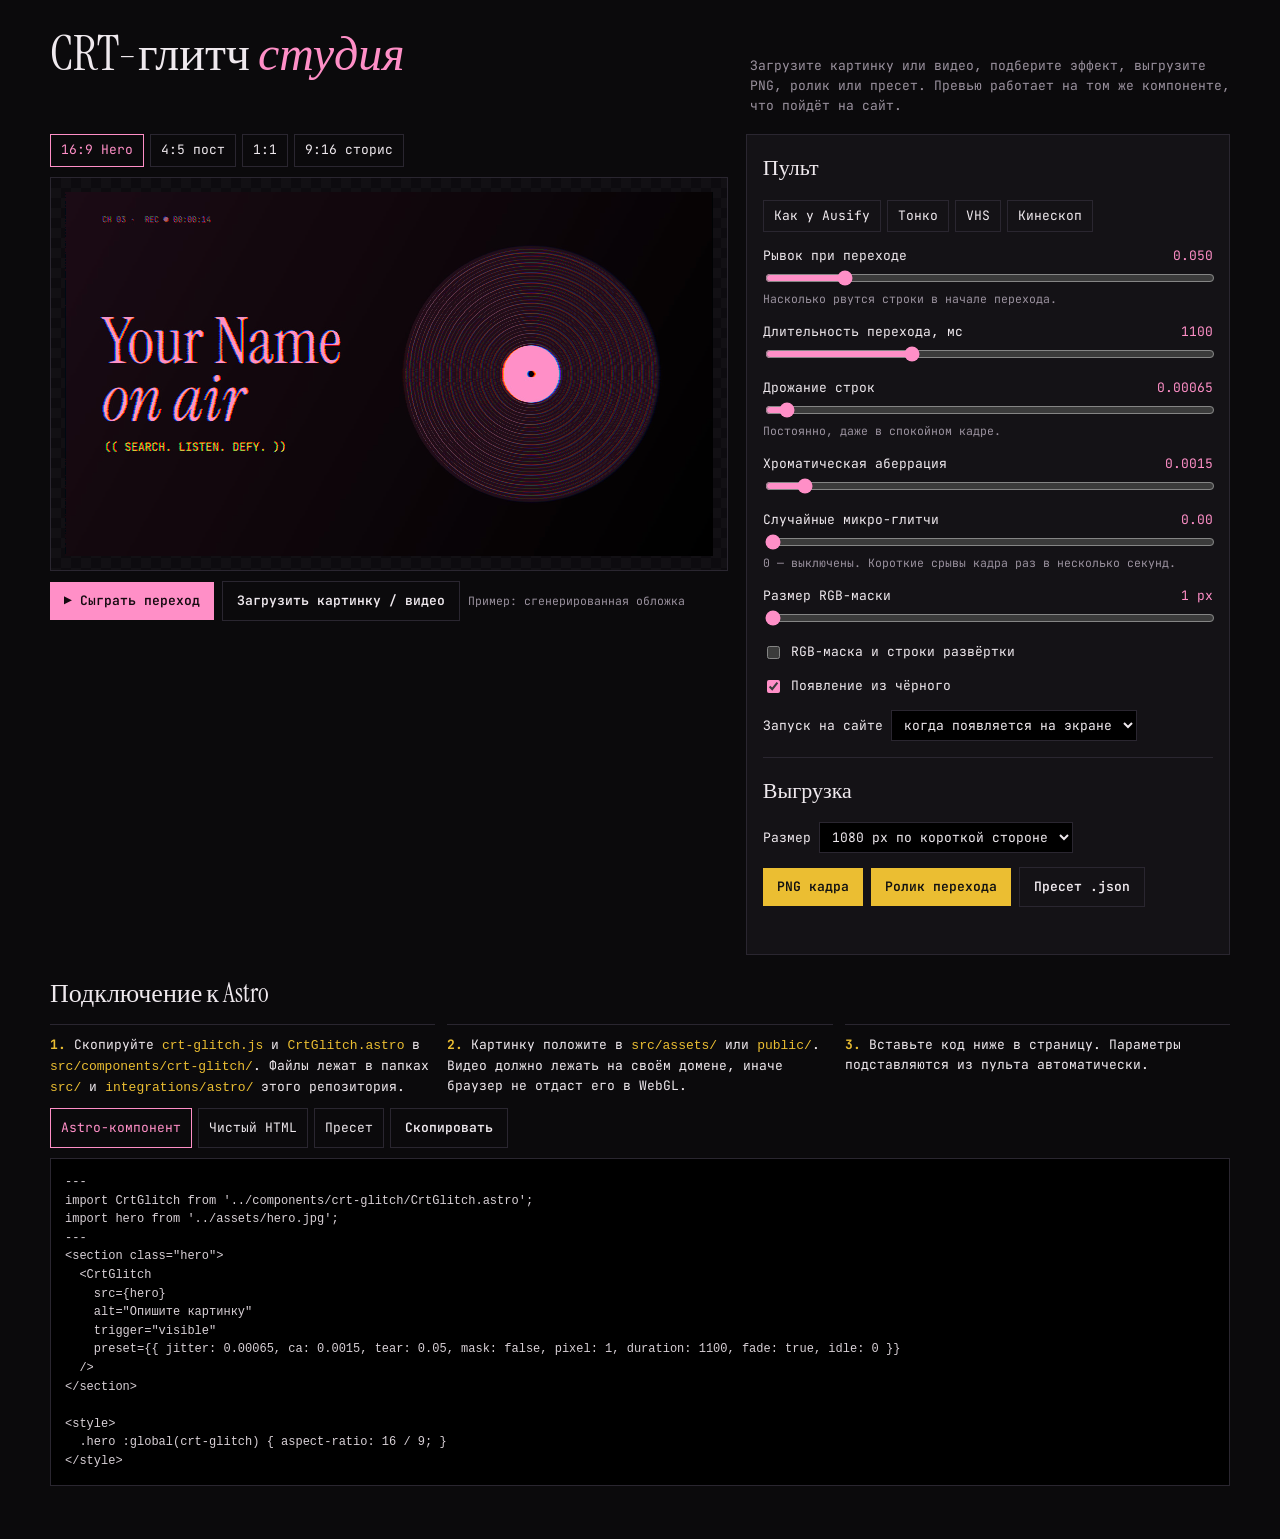
==== index.html @ 50cfe1c6 "Initial commit: CRT Glitch Studio WebGL CRT/glitch web component, studio page with PNG/video/preset " ====
<!doctype html>
<html lang="ru">
<head>
<meta charset="utf-8">
<meta name="viewport" content="width=device-width, initial-scale=1">
<title>CRT Glitch Studio</title>
<meta name="description" content="Студия CRT/глитч-эффекта на WebGL: подбор параметров, экспорт PNG, видео и пресетов, готовый компонент для сайта.">
<link rel="preconnect" href="https://fonts.googleapis.com">
<link rel="stylesheet" href="https://fonts.googleapis.com/css2?family=Instrument+Serif:ital@0;1&family=JetBrains+Mono:wght@400;600&display=swap">
<link rel="stylesheet" href="src/studio.css">
<script type="module" src="src/crt-glitch.js"></script>
<script type="module" src="src/studio.js"></script>
</head>
<body>
<div class="wrap">
  <header>
    <h1>CRT-глитч <em>студия</em></h1>
    <p class="sub">Загрузите картинку или видео, подберите эффект, выгрузите PNG, ролик или пресет. Превью работает на том же компоненте, что пойдёт на сайт.</p>
  </header>

  <div class="grid">
    <div class="left">
      <div class="bar" role="group" aria-label="Формат кадра">
        <button class="chip" data-ar="16/9" aria-pressed="true" type="button">16:9 Hero</button>
        <button class="chip" data-ar="4/5" aria-pressed="false" type="button">4:5 пост</button>
        <button class="chip" data-ar="1/1" aria-pressed="false" type="button">1:1</button>
        <button class="chip" data-ar="9/16" aria-pressed="false" type="button">9:16 сторис</button>
      </div>
      <div class="frame"><div id="stage"></div></div>
      <div class="row">
        <button class="btn" id="play" type="button">▶ Сыграть переход</button>
        <label class="btn ghost file" for="file">Загрузить картинку / видео<input type="file" id="file" accept="image/*,video/mp4,video/webm,video/quicktime"></label>
        <span class="hint" id="srcName">Пример: сгенерированная обложка</span>
      </div>
    </div>

    <div class="panel">
      <h2>Пульт</h2>
      <div class="bar" role="group" aria-label="Пресеты">
        <button class="chip" data-preset="ausify" type="button">Как у Ausify</button>
        <button class="chip" data-preset="subtle" type="button">Тонко</button>
        <button class="chip" data-preset="vhs" type="button">VHS</button>
        <button class="chip" data-preset="tube" type="button">Кинескоп</button>
      </div>
      <div class="ctrl"><label for="tear"><span>Рывок при переходе</span><span id="tearV"></span></label>
        <input id="tear" type="range" min="0" max="0.3" step="0.005"><small>Насколько рвутся строки в начале перехода.</small></div>
      <div class="ctrl"><label for="duration"><span>Длительность перехода, мс</span><span id="durationV"></span></label>
        <input id="duration" type="range" min="200" max="3000" step="50"></div>
      <div class="ctrl"><label for="jitter"><span>Дрожание строк</span><span id="jitterV"></span></label>
        <input id="jitter" type="range" min="0" max="0.02" step="0.00005"><small>Постоянно, даже в спокойном кадре.</small></div>
      <div class="ctrl"><label for="ca"><span>Хроматическая аберрация</span><span id="caV"></span></label>
        <input id="ca" type="range" min="0" max="0.02" step="0.0001"></div>
      <div class="ctrl"><label for="idle"><span>Случайные микро-глитчи</span><span id="idleV"></span></label>
        <input id="idle" type="range" min="0" max="1" step="0.05"><small>0 — выключены. Короткие срывы кадра раз в несколько секунд.</small></div>
      <div class="ctrl"><label for="pixel"><span>Размер RGB-маски</span><span id="pixelV"></span></label>
        <input id="pixel" type="range" min="1" max="8" step="1"></div>
      <label class="check"><input type="checkbox" id="mask"> RGB-маска и строки развёртки</label>
      <label class="check"><input type="checkbox" id="fade"> Появление из чёрного</label>
      <div class="row"><label for="trigger">Запуск на сайте</label>
        <select id="trigger">
          <option value="visible">когда появляется на экране</option>
          <option value="load">сразу при загрузке</option>
          <option value="hover">при наведении</option>
          <option value="none">только из кода</option>
        </select></div>

      <hr class="sep">
      <h2>Выгрузка</h2>
      <div class="row"><label for="res">Размер</label>
        <select id="res">
          <option value="1080">1080 px по короткой стороне</option>
          <option value="1440">1440 px</option>
          <option value="720">720 px</option>
          <option value="screen">как на экране</option>
        </select></div>
      <div class="row">
        <button class="btn y" id="png" type="button">PNG кадра</button>
        <button class="btn y" id="rec" type="button">Ролик перехода</button>
        <button class="btn ghost" id="json" type="button">Пресет .json</button>
      </div>
      <div class="status" id="status" role="status" aria-live="polite"></div>
    </div>
  </div>

  <section class="code">
    <h2>Подключение к Astro</h2>
    <div class="steps">
      <div class="step"><b>1.</b> Скопируйте <code>crt-glitch.js</code> и <code>CrtGlitch.astro</code> в <code>src/components/crt-glitch/</code>. Файлы лежат в папках <code>src/</code> и <code>integrations/astro/</code> этого репозитория.</div>
      <div class="step"><b>2.</b> Картинку положите в <code>src/assets/</code> или <code>public/</code>. Видео должно лежать на своём домене, иначе браузер не отдаст его в WebGL.</div>
      <div class="step"><b>3.</b> Вставьте код ниже в страницу. Параметры подставляются из пульта автоматически.</div>
    </div>
    <div class="tabs" role="group" aria-label="Вариант кода">
      <button class="chip" data-code="astro" aria-pressed="true" type="button">Astro-компонент</button>
      <button class="chip" data-code="html" aria-pressed="false" type="button">Чистый HTML</button>
      <button class="chip" data-code="json" aria-pressed="false" type="button">Пресет</button>
      <button class="btn ghost" id="copy" type="button">Скопировать</button>
    </div>
    <pre id="snippet"></pre>
  </section>
</div>
</body>
</html>
---- src/studio.css ----
/* Layout: слева экран-превью с выбором формата, справа пульт; ниже — код для Astro. На телефоне стопкой. */
:root{
  --bg:#0b0a0c; --panel:#141216; --line:#2a2630; --fg:#efe9ee; --muted:#9a919e;
  --pink:#ff8fc7; --yellow:#ebbe32; --ok:#8fe3a8;
  --display:"Instrument Serif", Georgia, serif;
  --mono:"JetBrains Mono", ui-monospace, Menlo, Consolas, monospace;
  color-scheme:dark;
}
*{box-sizing:border-box}
html,body{background:var(--bg);color:var(--fg)}
body{font-family:var(--mono);font-size:13px;line-height:1.55;padding-inline:16px;padding-block:22px 48px}
.wrap{max-width:1180px;margin:0 auto;display:flex;flex-direction:column;gap:18px}
header{display:flex;flex-wrap:wrap;align-items:baseline;justify-content:space-between;gap:8px 24px}
h1{font-family:var(--display);font-weight:400;font-size:clamp(32px,5vw,48px);line-height:1;margin:0}
h1 em{color:var(--pink)}
.sub{color:var(--muted);margin:0;max-width:60ch}
.grid{display:grid;grid-template-columns:minmax(0,1.4fr) minmax(0,1fr);gap:18px;align-items:start}
@media (max-width:860px){.grid{grid-template-columns:1fr}}
.left{display:flex;flex-direction:column;gap:10px;min-width:0}
.frame{background:repeating-conic-gradient(#121014 0 25%,#0d0b0f 0 50%) 0 0/20px 20px;border:1px solid var(--line);
  display:flex;align-items:center;justify-content:center;padding:14px;min-height:260px}
#stage{width:100%;max-width:100%;background:#000;overflow:hidden}
#stage crt-glitch{width:100%;height:100%}
#stage img,#stage video{display:block;width:100%;height:100%;object-fit:cover}
.bar{display:flex;flex-wrap:wrap;gap:6px;align-items:center}
.chip{background:transparent;color:var(--fg);border:1px solid var(--line);font:inherit;padding:5px 10px;cursor:pointer}
.chip[aria-pressed="true"]{border-color:var(--pink);color:var(--pink)}
.panel{background:var(--panel);border:1px solid var(--line);padding:16px;display:flex;flex-direction:column;gap:14px;min-width:0}
.panel h2{font-family:var(--display);font-weight:400;font-size:22px;margin:0}
.ctrl{display:flex;flex-direction:column;gap:2px}
.ctrl label{display:flex;justify-content:space-between;gap:8px}
.ctrl label span:last-child{color:var(--pink);font-variant-numeric:tabular-nums}
.ctrl small,.hint{color:var(--muted);font-size:11.5px}
input[type=range]{width:100%;accent-color:var(--pink)}
select{background:#000;color:var(--fg);border:1px solid var(--line);font:inherit;padding:5px 8px}
.row{display:flex;flex-wrap:wrap;gap:8px;align-items:center}
.btn{background:var(--pink);color:#140a10;border:0;font:inherit;font-weight:600;padding:9px 14px;cursor:pointer}
.btn.ghost{background:transparent;color:var(--fg);border:1px solid var(--line)}
.btn.y{background:var(--yellow);color:#111}
.btn:disabled{opacity:.45;cursor:not-allowed}
.btn:focus-visible,.chip:focus-visible,input:focus-visible,select:focus-visible,.file:focus-within{outline:2px solid var(--yellow);outline-offset:2px}
.check{display:flex;gap:8px;align-items:center;cursor:pointer}
.check input{accent-color:var(--pink)}
.file{position:relative}
.file input{position:absolute;opacity:0;width:1px;height:1px}
.sep{border:0;border-top:1px solid var(--line);margin:2px 0}
.status{min-height:1.4em;color:var(--ok);font-size:12px}
.status.err{color:#ff8f8f}
.code{display:flex;flex-direction:column;gap:10px}
.code h2{font-family:var(--display);font-weight:400;font-size:26px;margin:0}
.tabs{display:flex;flex-wrap:wrap;gap:6px}
pre{background:#000;border:1px solid var(--line);padding:14px;overflow-x:auto;margin:0;font-size:12px;line-height:1.55;color:#d8d0d6;white-space:pre}
.steps{display:grid;grid-template-columns:repeat(auto-fit,minmax(230px,1fr));gap:12px}
.step{border-top:1px solid var(--line);padding-top:10px;min-width:0}
.step b{color:var(--yellow)}
code{color:var(--yellow)}
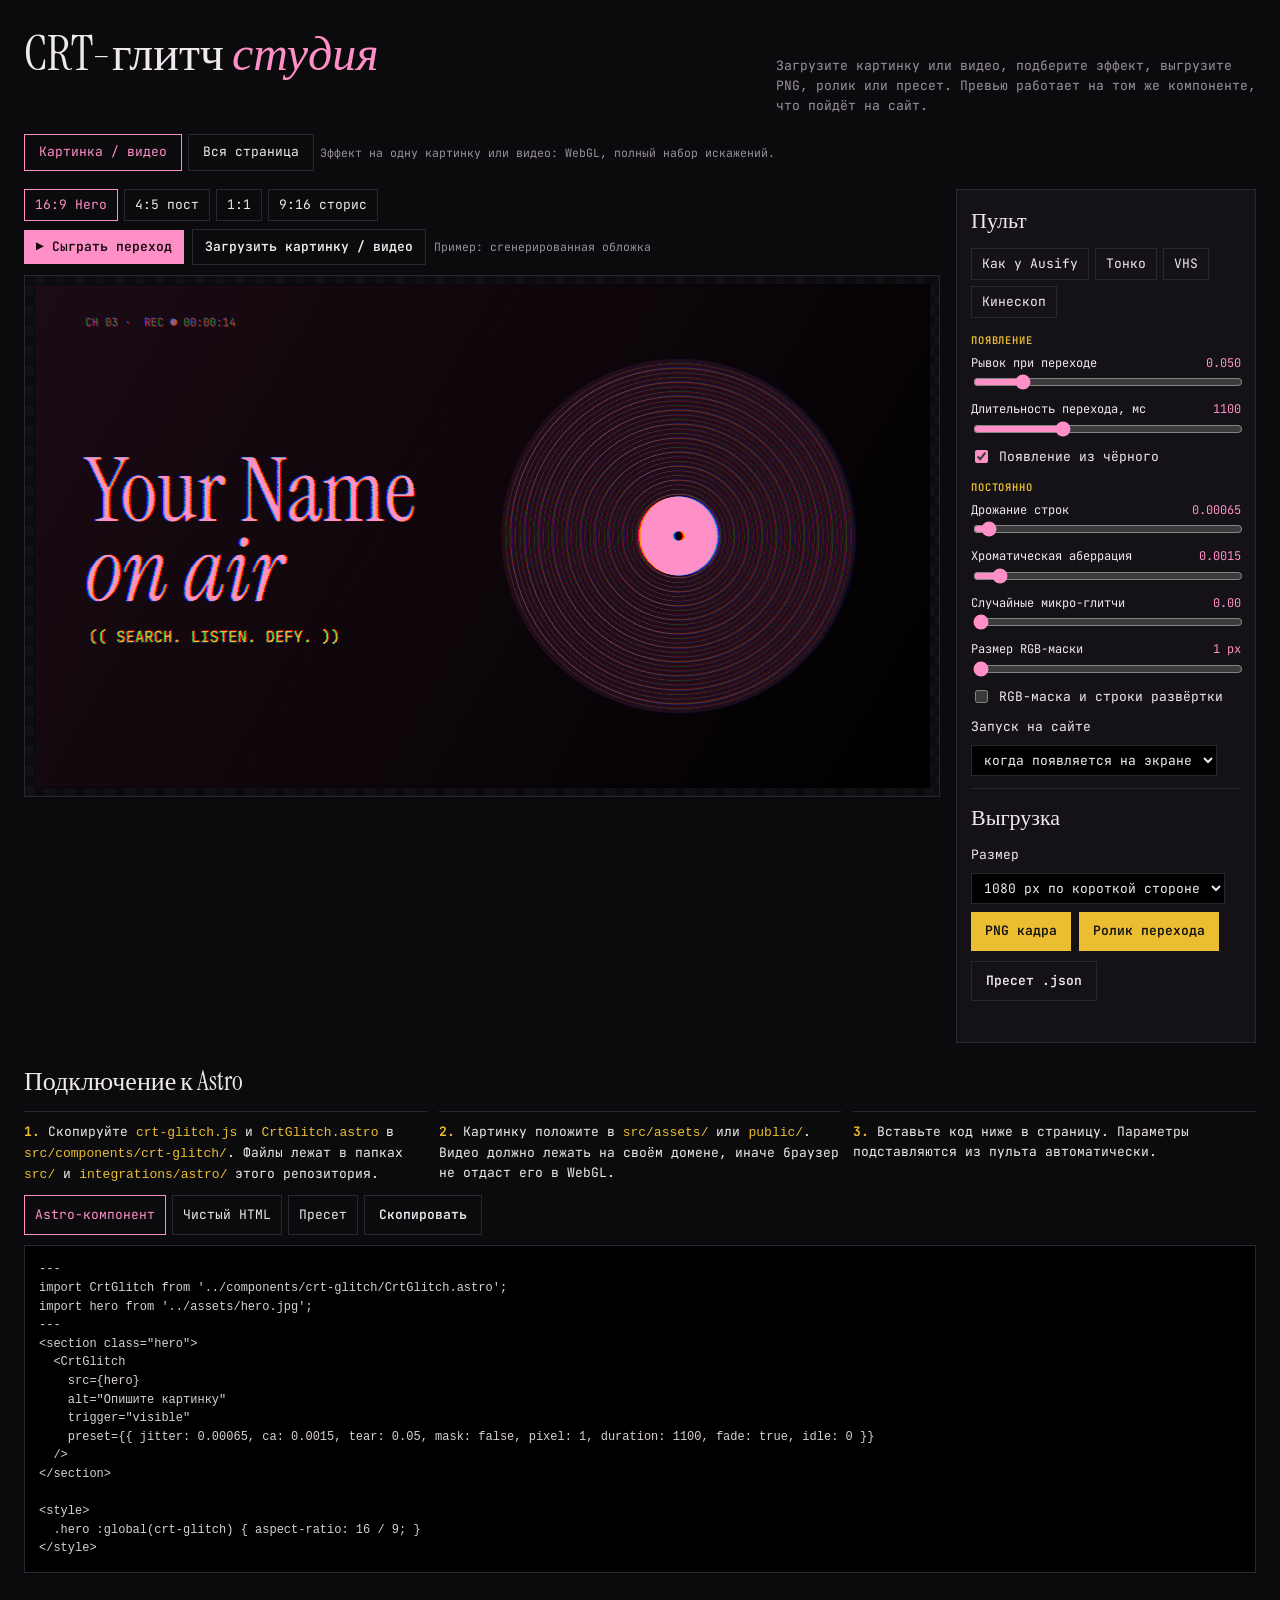
==== commit 997a03e2: "Add full-page CRT overlay mode and enlarge studio preview - New <crt-overlay> component: scanlines, " ====
--- a/index.html
+++ b/index.html
@@ -9,6 +9,7 @@
 <link rel="stylesheet" href="https://fonts.googleapis.com/css2?family=Instrument+Serif:ital@0;1&family=JetBrains+Mono:wght@400;600&display=swap">
 <link rel="stylesheet" href="src/studio.css">
 <script type="module" src="src/crt-glitch.js"></script>
+<script type="module" src="src/crt-overlay.js"></script>
 <script type="module" src="src/studio.js"></script>
 </head>
 <body>
@@ -18,20 +19,28 @@
     <p class="sub">Загрузите картинку или видео, подберите эффект, выгрузите PNG, ролик или пресет. Превью работает на том же компоненте, что пойдёт на сайт.</p>
   </header>
 
+  <div class="bar mode" role="group" aria-label="Режим">
+    <button class="chip" data-mode="media" aria-pressed="true" type="button">Картинка / видео</button>
+    <button class="chip" data-mode="page" aria-pressed="false" type="button">Вся страница</button>
+    <span class="hint" id="modeHint">Эффект на одну картинку или видео: WebGL, полный набор искажений.</span>
+  </div>
+
   <div class="grid">
     <div class="left">
-      <div class="bar" role="group" aria-label="Формат кадра">
-        <button class="chip" data-ar="16/9" aria-pressed="true" type="button">16:9 Hero</button>
-        <button class="chip" data-ar="4/5" aria-pressed="false" type="button">4:5 пост</button>
-        <button class="chip" data-ar="1/1" aria-pressed="false" type="button">1:1</button>
-        <button class="chip" data-ar="9/16" aria-pressed="false" type="button">9:16 сторис</button>
+      <div class="toolbar">
+        <div class="bar" id="arBar" role="group" aria-label="Формат кадра">
+          <button class="chip" data-ar="16/9" aria-pressed="true" type="button">16:9 Hero</button>
+          <button class="chip" data-ar="4/5" aria-pressed="false" type="button">4:5 пост</button>
+          <button class="chip" data-ar="1/1" aria-pressed="false" type="button">1:1</button>
+          <button class="chip" data-ar="9/16" aria-pressed="false" type="button">9:16 сторис</button>
+        </div>
+        <div class="row tools">
+          <button class="btn" id="play" type="button">▶ Сыграть переход</button>
+          <label class="btn ghost file" id="fileBtn" for="file">Загрузить картинку / видео<input type="file" id="file" accept="image/*,video/mp4,video/webm,video/quicktime"></label>
+          <span class="hint" id="srcName">Пример: сгенерированная обложка</span>
+        </div>
       </div>
       <div class="frame"><div id="stage"></div></div>
-      <div class="row">
-        <button class="btn" id="play" type="button">▶ Сыграть переход</button>
-        <label class="btn ghost file" for="file">Загрузить картинку / видео<input type="file" id="file" accept="image/*,video/mp4,video/webm,video/quicktime"></label>
-        <span class="hint" id="srcName">Пример: сгенерированная обложка</span>
-      </div>
     </div>
 
     <div class="panel">
@@ -42,21 +51,50 @@
         <button class="chip" data-preset="vhs" type="button">VHS</button>
         <button class="chip" data-preset="tube" type="button">Кинескоп</button>
       </div>
+      <div id="mediaCtrls" class="ctrls">
+      <h3>Появление</h3>
       <div class="ctrl"><label for="tear"><span>Рывок при переходе</span><span id="tearV"></span></label>
-        <input id="tear" type="range" min="0" max="0.3" step="0.005"><small>Насколько рвутся строки в начале перехода.</small></div>
+        <input id="tear" type="range" min="0" max="0.3" step="0.005"></div>
       <div class="ctrl"><label for="duration"><span>Длительность перехода, мс</span><span id="durationV"></span></label>
         <input id="duration" type="range" min="200" max="3000" step="50"></div>
+      <label class="check"><input type="checkbox" id="fade"> Появление из чёрного</label>
+      <h3>Постоянно</h3>
       <div class="ctrl"><label for="jitter"><span>Дрожание строк</span><span id="jitterV"></span></label>
-        <input id="jitter" type="range" min="0" max="0.02" step="0.00005"><small>Постоянно, даже в спокойном кадре.</small></div>
+        <input id="jitter" type="range" min="0" max="0.02" step="0.00005"></div>
       <div class="ctrl"><label for="ca"><span>Хроматическая аберрация</span><span id="caV"></span></label>
         <input id="ca" type="range" min="0" max="0.02" step="0.0001"></div>
       <div class="ctrl"><label for="idle"><span>Случайные микро-глитчи</span><span id="idleV"></span></label>
-        <input id="idle" type="range" min="0" max="1" step="0.05"><small>0 — выключены. Короткие срывы кадра раз в несколько секунд.</small></div>
+        <input id="idle" type="range" min="0" max="1" step="0.05"></div>
       <div class="ctrl"><label for="pixel"><span>Размер RGB-маски</span><span id="pixelV"></span></label>
         <input id="pixel" type="range" min="1" max="8" step="1"></div>
       <label class="check"><input type="checkbox" id="mask"> RGB-маска и строки развёртки</label>
-      <label class="check"><input type="checkbox" id="fade"> Появление из чёрного</label>
-      <div class="row"><label for="trigger">Запуск на сайте</label>
+      </div>
+
+      <div id="pageCtrls" class="ctrls" hidden>
+      <h3>Глитч: загрузка и переходы</h3>
+      <div class="ctrl"><label for="o-tear"><span>Рывок строк, px</span><span id="o-tearV"></span></label>
+        <input id="o-tear" type="range" min="0" max="160" step="1"></div>
+      <div class="ctrl"><label for="o-ca"><span>Разъезд цветов, px</span><span id="o-caV"></span></label>
+        <input id="o-ca" type="range" min="0" max="20" step="0.5"></div>
+      <div class="ctrl"><label for="o-duration"><span>Длительность глитча, мс</span><span id="o-durationV"></span></label>
+        <input id="o-duration" type="range" min="200" max="3000" step="50"></div>
+      <div class="ctrl"><label for="o-idle"><span>Случайные микро-глитчи</span><span id="o-idleV"></span></label>
+        <input id="o-idle" type="range" min="0" max="1" step="0.05"></div>
+      <label class="check"><input type="checkbox" id="o-fade"> Появление из чёрного</label>
+      <label class="check"><input type="checkbox" id="o-links"> Глитч при переходе по ссылкам</label>
+      <h3>Накладка: видна всё время</h3>
+      <div class="ctrl"><label for="o-scan"><span>Строки развёртки</span><span id="o-scanV"></span></label>
+        <input id="o-scan" type="range" min="0" max="1" step="0.05"></div>
+      <div class="ctrl"><label for="o-mask"><span>RGB-маска</span><span id="o-maskV"></span></label>
+        <input id="o-mask" type="range" min="0" max="1" step="0.05"></div>
+      <div class="ctrl"><label for="o-pixel"><span>Шаг строк и маски</span><span id="o-pixelV"></span></label>
+        <input id="o-pixel" type="range" min="1" max="8" step="1"></div>
+      <div class="ctrl"><label for="o-vignette"><span>Затемнение по краям</span><span id="o-vignetteV"></span></label>
+        <input id="o-vignette" type="range" min="0" max="1" step="0.05"></div>
+      <div class="ctrl"><label for="o-flicker"><span>Мерцание</span><span id="o-flickerV"></span></label>
+        <input id="o-flicker" type="range" min="0" max="1" step="0.05"></div>
+      </div>
+      <div class="row" id="triggerRow"><label for="trigger">Запуск на сайте</label>
         <select id="trigger">
           <option value="visible">когда появляется на экране</option>
           <option value="load">сразу при загрузке</option>
@@ -66,6 +104,7 @@
 
       <hr class="sep">
       <h2>Выгрузка</h2>
+      <div id="mediaExport" class="ctrls">
       <div class="row"><label for="res">Размер</label>
         <select id="res">
           <option value="1080">1080 px по короткой стороне</option>
@@ -76,18 +115,24 @@
       <div class="row">
         <button class="btn y" id="png" type="button">PNG кадра</button>
         <button class="btn y" id="rec" type="button">Ролик перехода</button>
-        <button class="btn ghost" id="json" type="button">Пресет .json</button>
       </div>
+      </div>
+      <div class="row"><button class="btn ghost" id="json" type="button">Пресет .json</button></div>
       <div class="status" id="status" role="status" aria-live="polite"></div>
     </div>
   </div>
 
   <section class="code">
-    <h2>Подключение к Astro</h2>
-    <div class="steps">
+    <h2 id="codeTitle">Подключение к Astro</h2>
+    <div class="steps" id="mediaSteps">
       <div class="step"><b>1.</b> Скопируйте <code>crt-glitch.js</code> и <code>CrtGlitch.astro</code> в <code>src/components/crt-glitch/</code>. Файлы лежат в папках <code>src/</code> и <code>integrations/astro/</code> этого репозитория.</div>
       <div class="step"><b>2.</b> Картинку положите в <code>src/assets/</code> или <code>public/</code>. Видео должно лежать на своём домене, иначе браузер не отдаст его в WebGL.</div>
       <div class="step"><b>3.</b> Вставьте код ниже в страницу. Параметры подставляются из пульта автоматически.</div>
+    </div>
+    <div class="steps" id="pageSteps" hidden>
+      <div class="step"><b>1.</b> Скопируйте <code>crt-overlay.js</code> из папки <code>src/</code> в свой проект.</div>
+      <div class="step"><b>2.</b> Вставьте код ниже в общий шаблон сайта (layout) перед <code>&lt;/body&gt;</code>. Эффект появится на всех страницах.</div>
+      <div class="step"><b>3.</b> Картинки, текст и кнопки остаются обычным HTML: текст выделяется, ссылки работают, поисковики всё видят.</div>
     </div>
     <div class="tabs" role="group" aria-label="Вариант кода">
       <button class="chip" data-code="astro" aria-pressed="true" type="button">Astro-компонент</button>
--- a/src/studio.css
+++ b/src/studio.css
@@ -1,4 +1,4 @@
-/* Layout: слева экран-превью с выбором формата, справа пульт; ниже — код для Astro. На телефоне стопкой. */
+/* Layout: слева большое превью, справа узкий липкий пульт; ниже — код подключения. На телефоне стопкой. */
 :root{
   --bg:#0b0a0c; --panel:#141216; --line:#2a2630; --fg:#efe9ee; --muted:#9a919e;
   --pink:#ff8fc7; --yellow:#ebbe32; --ok:#8fe3a8;
@@ -9,23 +9,25 @@
 *{box-sizing:border-box}
 html,body{background:var(--bg);color:var(--fg)}
 body{font-family:var(--mono);font-size:13px;line-height:1.55;padding-inline:16px;padding-block:22px 48px}
-.wrap{max-width:1180px;margin:0 auto;display:flex;flex-direction:column;gap:18px}
+.wrap{max-width:1680px;margin:0 auto;display:flex;flex-direction:column;gap:18px}
 header{display:flex;flex-wrap:wrap;align-items:baseline;justify-content:space-between;gap:8px 24px}
 h1{font-family:var(--display);font-weight:400;font-size:clamp(32px,5vw,48px);line-height:1;margin:0}
 h1 em{color:var(--pink)}
 .sub{color:var(--muted);margin:0;max-width:60ch}
-.grid{display:grid;grid-template-columns:minmax(0,1.4fr) minmax(0,1fr);gap:18px;align-items:start}
+.grid{display:grid;grid-template-columns:minmax(0,1fr) 300px;gap:16px;align-items:start}
 @media (max-width:860px){.grid{grid-template-columns:1fr}}
 .left{display:flex;flex-direction:column;gap:10px;min-width:0}
 .frame{background:repeating-conic-gradient(#121014 0 25%,#0d0b0f 0 50%) 0 0/20px 20px;border:1px solid var(--line);
-  display:flex;align-items:center;justify-content:center;padding:14px;min-height:260px}
-#stage{width:100%;max-width:100%;background:#000;overflow:hidden}
+  display:flex;align-items:center;justify-content:center;padding:8px;min-height:260px}
+#stage{width:100%;max-width:100%;background:#000;overflow:hidden;container-type:inline-size}
 #stage crt-glitch{width:100%;height:100%}
 #stage img,#stage video{display:block;width:100%;height:100%;object-fit:cover}
 .bar{display:flex;flex-wrap:wrap;gap:6px;align-items:center}
 .chip{background:transparent;color:var(--fg);border:1px solid var(--line);font:inherit;padding:5px 10px;cursor:pointer}
 .chip[aria-pressed="true"]{border-color:var(--pink);color:var(--pink)}
-.panel{background:var(--panel);border:1px solid var(--line);padding:16px;display:flex;flex-direction:column;gap:14px;min-width:0}
+.panel{background:var(--panel);border:1px solid var(--line);padding:14px;display:flex;flex-direction:column;gap:10px;min-width:0;
+  position:sticky;top:12px;max-height:calc(100vh - 24px);overflow-y:auto;scrollbar-width:thin}
+@media (max-width:860px){.panel{position:static;max-height:none}}
 .panel h2{font-family:var(--display);font-weight:400;font-size:22px;margin:0}
 .ctrl{display:flex;flex-direction:column;gap:2px}
 .ctrl label{display:flex;justify-content:space-between;gap:8px}
@@ -54,3 +56,28 @@
 .step{border-top:1px solid var(--line);padding-top:10px;min-width:0}
 .step b{color:var(--yellow)}
 code{color:var(--yellow)}
+[hidden]{display:none!important}
+.ctrls{display:flex;flex-direction:column;gap:8px}
+.panel h3{margin:6px 0 -2px;font:600 10.5px/1.3 var(--mono);letter-spacing:.08em;text-transform:uppercase;color:var(--yellow)}
+.ctrl{gap:0}
+.ctrl label{font-size:12px}
+.mode .chip{padding:7px 14px}
+/* демо-страница в режиме «Вся страница» */
+#stage .demo{height:100%;padding:5% 6%;display:flex;flex-direction:column;gap:4%;background:radial-gradient(ellipse at 70% 20%,#2a0f1f,#000 70%);color:var(--fg);font-size:clamp(7px,1.9cqw,14px);overflow:hidden}
+.demo nav{display:flex;justify-content:space-between;align-items:center;gap:12px}
+.demo nav b{color:var(--pink);letter-spacing:.08em}
+.demo nav span{display:flex;gap:1.6em}
+.demo a{color:var(--fg);text-decoration:none}
+.demo a:hover{color:var(--pink)}
+.demo h3{font-family:var(--display);font-weight:400;font-size:7.5cqw;line-height:1;margin:2% 0 0;color:var(--pink)}
+.demo p{margin:0;max-width:52ch;color:#d8cfd6}
+.demo-row{display:flex;gap:10px;flex-wrap:wrap}
+.demo-btn{background:var(--pink);color:#140a10!important;font-weight:600;padding:.7em 1.2em}
+.demo-btn.ghost{background:transparent;color:var(--fg)!important;border:1px solid #5a4553}
+.demo-cards{display:grid;grid-template-columns:repeat(3,1fr);gap:3%;margin-top:auto}
+.demo-cards div{border:1px solid #3a2a35;padding:6%;display:flex;flex-direction:column;gap:8px}
+.demo-cards i{display:block;aspect-ratio:16/9;background:linear-gradient(135deg,#ff8fc7,#ebbe32)}
+.demo-cards span{color:var(--muted);font-size:.9em}
+.toolbar{display:flex;flex-wrap:wrap;gap:8px 16px;align-items:center;justify-content:space-between}
+.tools .btn{padding:7px 12px}
+@media (max-width:860px){.frame{min-height:0}}
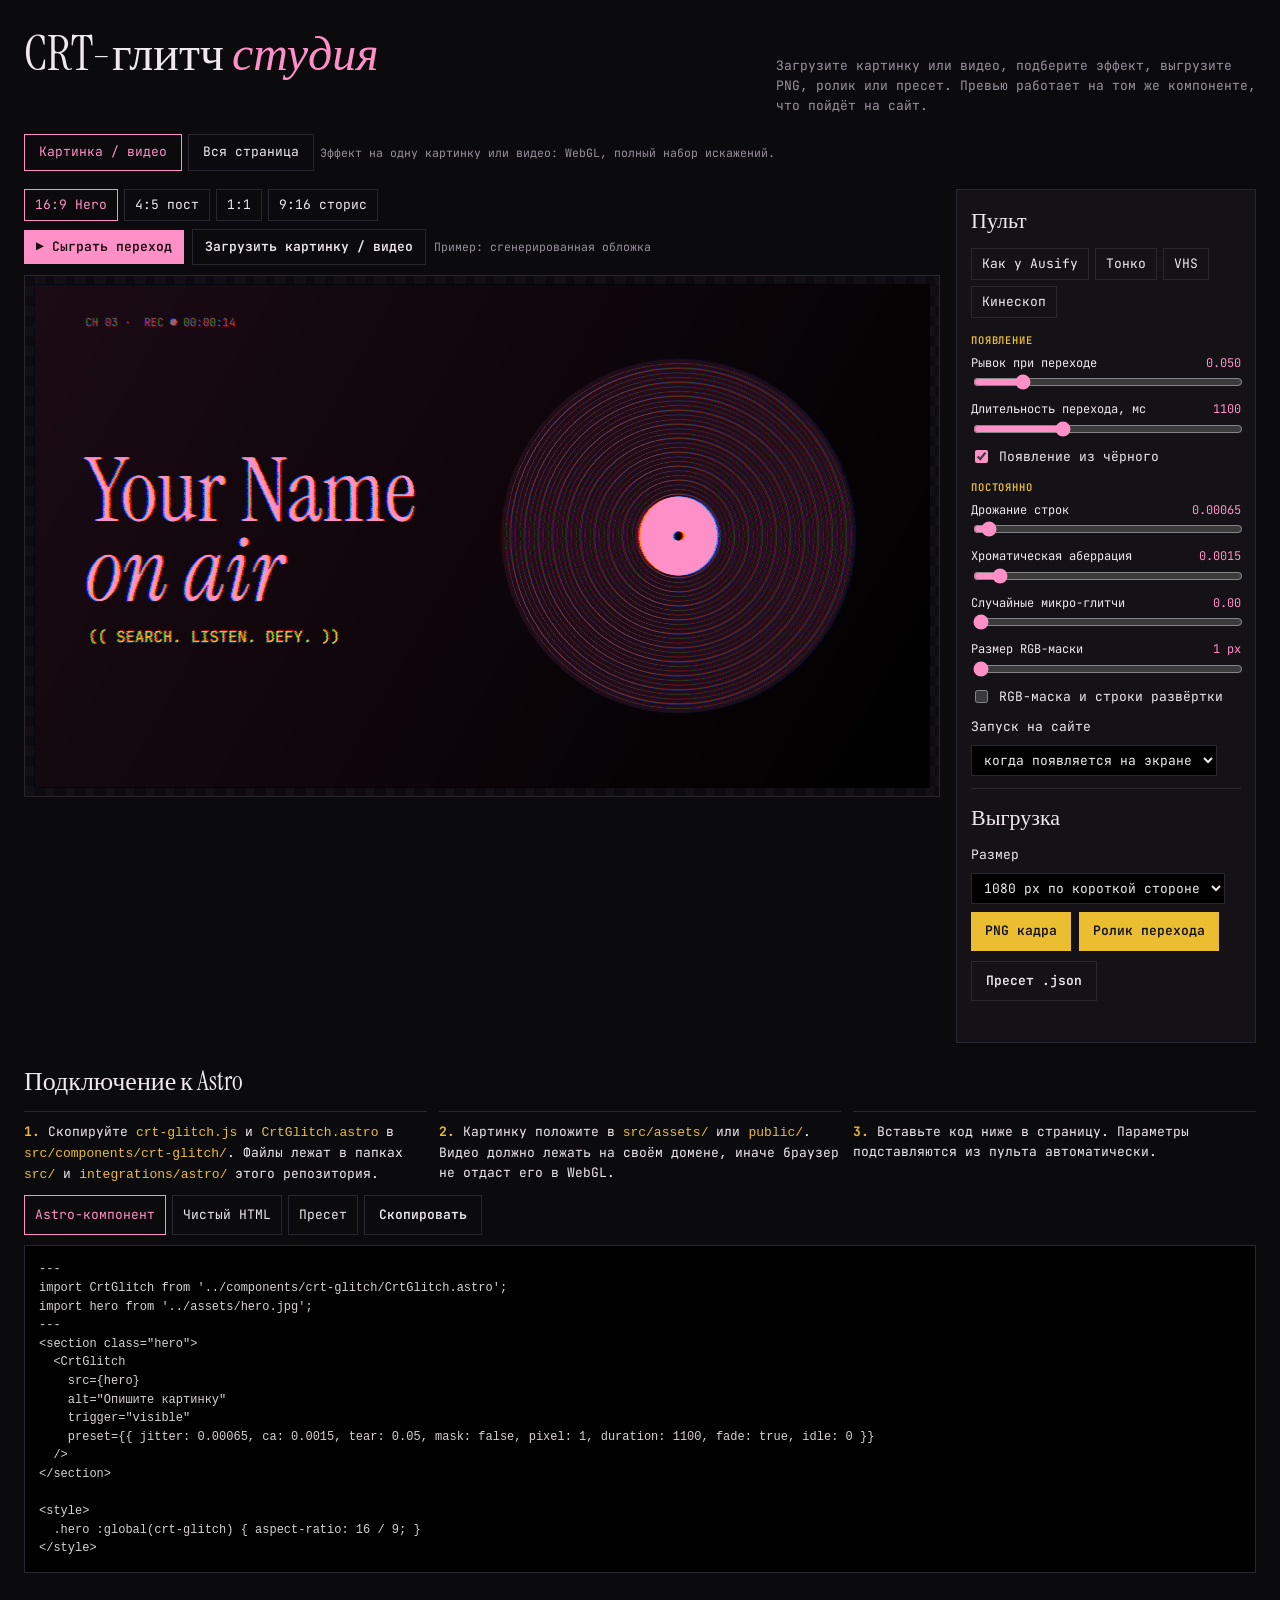
==== commit c6370b84: "Add button to return to the sample preview image Co-Authored-By: Claude Opus 5.5 <noreply@anthropic." ====
--- a/index.html
+++ b/index.html
@@ -38,6 +38,7 @@
           <button class="btn" id="play" type="button">▶ Сыграть переход</button>
           <label class="btn ghost file" id="fileBtn" for="file">Загрузить картинку / видео<input type="file" id="file" accept="image/*,video/mp4,video/webm,video/quicktime"></label>
           <span class="hint" id="srcName">Пример: сгенерированная обложка</span>
+          <button class="chip" id="resetSrc" type="button" hidden>× Вернуть пример</button>
         </div>
       </div>
       <div class="frame"><div id="stage"></div></div>
